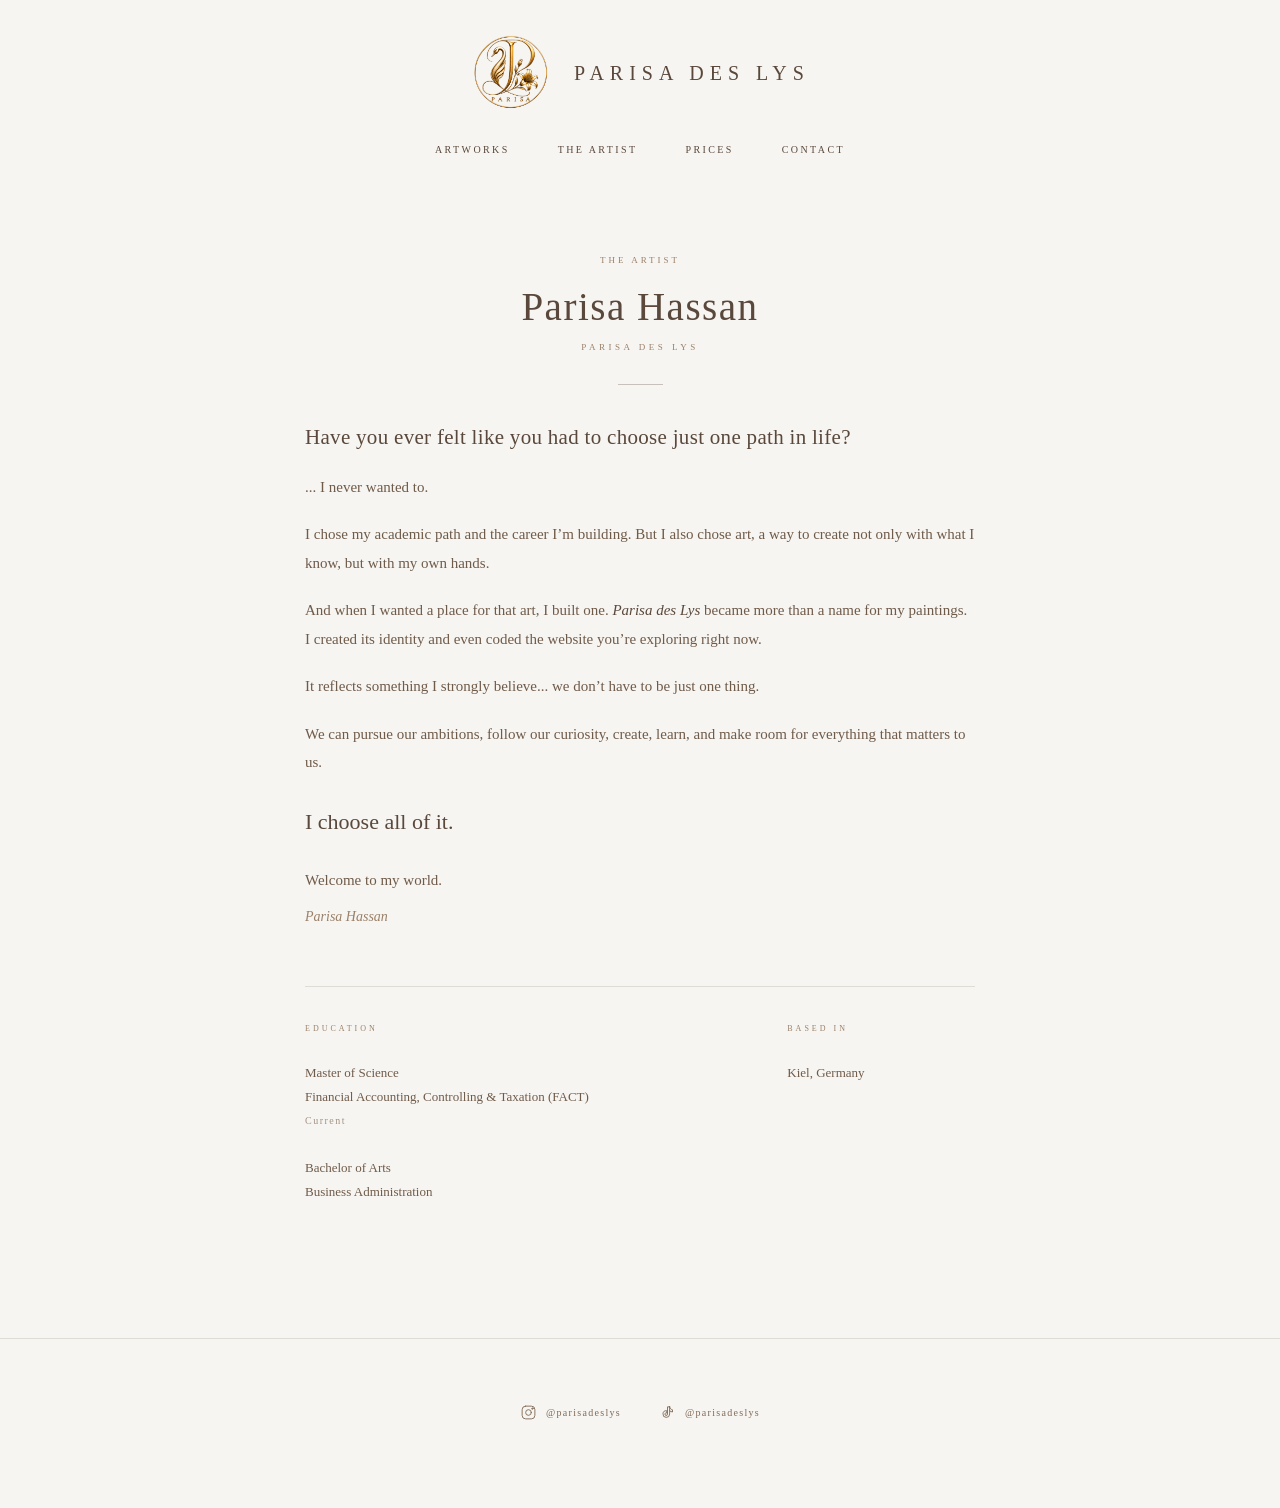
==== artist.html @ 0c6217ea "Initial commit" ====
<!DOCTYPE html>
<html lang="en">

<head>
    <meta charset="UTF-8">
    <meta name="viewport" content="width=device-width, initial-scale=1.0">

    <title>The Artist | Parisa des Lys</title>

    <link rel="stylesheet" href="css/style.css">
</head>

<body>

<header class="home-header">

    <a href="index.html" class="home-brand">

        <img
            src="images/logo-parisa-des-lys.png"
            alt="Parisa des Lys"
            class="logo"
        >

        <span class="brand-name">
            PARISA DES LYS
        </span>

    </a>

    <nav class="navigation">
            <a href="artworks.html">ARTWORKS</a>
            <a href="artist.html">THE ARTIST</a>
            <a href="prices.html">PRICES</a>
            <a href="contact.html">CONTACT</a>
    </nav>

</header>

<main class="artist-page">

    <section class="artist-intro">

        <p class="home-eyebrow">THE ARTIST</p>

        <h1>Parisa Hassan</h1>

        <p class="artist-name">PARISA DES LYS</p>

        <div class="artist-line"></div>

        <div class="artist-biography">

            <p class="artist-opening">
                Have you ever felt like you had to choose just one path in life?
            </p>

            <p>
                ... I never wanted to.
            </p>

            <p>
                I chose my academic path and the career I’m building. But I also chose art,
                a way to create not only with what I know, but with my own hands.
            </p>

            <p>
                And when I wanted a place for that art, I built one.
                <em>Parisa des Lys</em> became more than a name for my paintings.
                I created its identity and even coded the website you’re exploring right now.
            </p>

            <p>
                It reflects something I strongly believe...
                we don’t have to be just one thing.
            </p>

            <p>
                We can pursue our ambitions, follow our curiosity, create, learn,
                and make room for everything that matters to us.
            </p>

            <p class="artist-statement">
                I choose all of it.
            </p>

            <p class="artist-welcome">
                Welcome to my world.
            </p>

            <p class="artist-signature">
                Parisa Hassan
            </p>

        </div>

    </section>


    <section class="artist-details">

        <div class="artist-detail">

            <p class="artist-detail-heading">EDUCATION</p>

            <p>
                Master of Science<br>
                Financial Accounting, Controlling &amp; Taxation (FACT)<br>
                <span>Current</span>
            </p>

            <p>
                Bachelor of Arts<br>
                Business Administration
            </p>

        </div>


        <div class="artist-detail">

            <p class="artist-detail-heading">BASED IN</p>

            <p>
                Kiel, Germany
            </p>

        </div>

    </section>

</main>


<footer class="site-footer">


    <div class="footer-socials">

        <a
            href="https://www.instagram.com/parisadeslys?stkn=cnR5NGN5OXZ6NmVp"
            target="_blank"
            rel="noopener noreferrer"
            class="social-link"
            aria-label="Parisa des Lys on Instagram"
        >

            <svg viewBox="0 0 24 24" aria-hidden="true">
                <rect x="3" y="3" width="18" height="18" rx="5"></rect>
                <circle cx="12" cy="12" r="4"></circle>
                <circle cx="17.5" cy="6.5" r="1"></circle>
            </svg>

            <span>@parisadeslys</span>

        </a>


        <a
            href="https://www.tiktok.com/@parisadeslys?_r=1&amp;_t=ZG-9AFsLRlxqUK"
            target="_blank"
            rel="noopener noreferrer"
            class="social-link"
            aria-label="Parisa des Lys on TikTok"
        >

            <svg viewBox="0 0 24 24" aria-hidden="true">
                <path d="M15 4v10.2a4.7 4.7 0 1 1-4-4.65v3.15a1.8 1.8 0 1 0 1 1.6V4h3zm0 0c.5 2.2 1.9 3.7 4 4.2v3.1c-1.5-.2-2.8-.8-4-1.7"></path>
            </svg>

            <span>@parisadeslys</span>

        </a>

    </div>


</footer>

</body>
</html>
---- css/style.css ----
/* ==========================================
   PARISA DES LYS — GLOBAL
   ========================================== */

* {
    box-sizing: border-box;
}

html {
    scroll-behavior: smooth;
}

body {
    margin: 0;
    background: #F7F5F1;
    color: #59483B;
    font-family: Georgia, "Times New Roman", serif;
}

img {
    display: block;
    max-width: 100%;
}


/* ==========================================
   HEADER
   ========================================== */

.home-header {
    padding: 32px 40px 34px;
}

.home-brand {
    display: flex;
    align-items: center;
    justify-content: center;

    width: fit-content;
    margin: 0 auto 30px;

    gap: 22px;

    text-decoration: none;
}

.home-brand .logo {
    width: 82px;
    height: 82px;

    object-fit: contain;

    margin: 0;
}

.brand-name {
    color: #59483B;

    font-size: 20px;
    font-weight: 400;

    letter-spacing: 6px;
    white-space: nowrap;
}


/* ==========================================
   NAVIGATION
   ========================================== */

.navigation {
    display: flex;
    justify-content: center;
    align-items: center;

    gap: 48px;
}

.navigation a {
    color: #59483B;
    text-decoration: none;

    font-size: 10px;
    font-weight: 400;

    letter-spacing: 2.4px;

    transition: opacity 0.3s ease;
}

.navigation a:hover {
    opacity: 0.55;
}


/* ==========================================
   HOME GALLERY
   ========================================== */

.home-gallery {
    width: min(1080px, calc(100% - 80px));

    margin: 75px auto 0;
}


/* ==========================================
   EACH ARTWORK
   ========================================== */

.home-piece {
    display: grid;

    grid-template-columns:
        minmax(0, 1.45fr)
        minmax(250px, 0.65fr);

    gap: 70px;

    align-items: center;

    margin-bottom: 125px;
}


/* Second artwork is mirrored */

.home-piece-right {
    grid-template-columns:
        minmax(250px, 0.65fr)
        minmax(0, 1.45fr);
}


/* ==========================================
   ARTWORK IMAGES
   ========================================== */

.home-piece-image {
    display: block;

    width: 100%;
    height: 650px;
    overflow: hidden;
    text-decoration: none;
}

.home-piece-image img {
    display: block;

    width: 100%;
    height: 100%;
    
    object-fit: cover;
    object-position: center;

    transition:
        transform 0.7s ease,
        opacity 0.4s ease;
}

.home-piece-image:hover img {
    transform: scale(1.008);
    opacity: 0.97;
}


/* ==========================================
   ARTWORK INFORMATION
   ========================================== */

.home-piece-info {
    width: 100%;
}

.home-eyebrow {
    margin: 0 0 16px;

    color: #9A8069;

    font-size: 9px;
    font-weight: 400;

    letter-spacing: 3px;
    line-height: 1.5;
}

.home-piece-info h1,
.home-piece-info h2 {
    margin: 0 0 15px;

    color: #59483B;

    font-size: 27px;
    font-weight: 400;

    line-height: 1.35;
    letter-spacing: 1px;

}

/* Bismillah title */

.home-piece-right .home-piece-info h2 {

    font-size: 22px;

    white-space: nowrap;
}
  
.artwork-arabic {
    margin: 2px 0 18px;

    color: #6A5543;

    font-size: 19px;
    font-weight: 400;

    line-height: 1.8;

    direction: rtl;
    text-align: left;
}

.home-piece-year {
    margin: 0 0 30px;

    color: #9A8A7B;

    font-size: 10px;

    letter-spacing: 2.5px;
}


/* ==========================================
   VIEW ARTWORK LINK
   ========================================== */

.home-text-link {
    display: inline-flex;
    align-items: center;

    gap: 25px;

    color: #806A57;
    text-decoration: none;

    font-size: 9px;

    letter-spacing: 2.5px;

    padding-bottom: 6px;
}

.home-text-link span {
    font-size: 18px;

    transition: transform 0.3s ease;
}

.home-text-link:hover span {
    transform: translateX(5px);
}


/* ==========================================
   FOOTER
   ========================================== */

.site-footer {
    margin-top: 20px;

    padding: 65px 30px 45px;

    border-top: 1px solid rgba(89, 72, 59, 0.15);

    text-align: center;
}

.footer-brand {
    margin-bottom: 32px;

    color: #59483B;

    font-size: 12px;

    letter-spacing: 5px;
}

.footer-socials {
    display: flex;
    justify-content: center;
    align-items: center;

    gap: 38px;

    margin-bottom: 42px;
}

.social-link {
    display: inline-flex;
    align-items: center;

    gap: 9px;

    color: #806A57;
    text-decoration: none;

    font-size: 10px;

    letter-spacing: 1.3px;

    transition: opacity 0.3s ease;
}

.social-link:hover {
    opacity: 0.55;
}

.social-link svg {
    width: 17px;
    height: 17px;

    fill: none;
    stroke: currentColor;

    stroke-width: 1.3;
    stroke-linecap: round;
    stroke-linejoin: round;
}

.footer-copyright {
    margin: 0;

    color: #A29283;

    font-size: 8px;

    letter-spacing: 2px;
}


/* ==========================================
   ARTWORKS OVERVIEW PAGE
   ========================================== */

.artworks-page {
    width: min(1100px, calc(100% - 80px));

    margin: 75px auto 120px;
}

.artworks-heading {
    text-align: center;

    margin-bottom: 60px;
}

.artworks-heading h1 {
    margin: 0;

    color: #59483B;

    font-size: 21px;
    font-weight: 400;

    letter-spacing: 5px;
}

.artworks-heading p {
    margin: 12px 0 0;

    color: #9A8A7B;

    font-size: 10px;

    letter-spacing: 3px;
}

.artworks-grid {
    display: grid;

    grid-template-columns: repeat(2, minmax(0, 1fr));

    gap: 50px;
}

.artwork-card {
    margin: 0;
}

.artwork-card a {
    color: inherit;
    text-decoration: none;
}

.artwork-card img {
    width: 100%;
    height: 430px;

    object-fit: cover;
}

.artwork-info {
    padding-top: 18px;

    text-align: center;
}

.artwork-info h2 {
    margin: 0;

    color: #59483B;

    font-size: 15px;
    font-weight: 400;

    letter-spacing: 1.5px;
}

.artwork-info p {
    margin: 7px 0 0;

    color: #9A8A7B;

    font-size: 10px;

    letter-spacing: 2px;
}


/* ==========================================
   ARTWORK DETAIL PAGE
   ========================================== */

.artwork-detail-page {
    width: min(1100px, calc(100% - 80px));

    margin: 60px auto 100px;
}

.back-link {
    display: inline-block;

    margin-bottom: 30px;

    color: #806A57;
    text-decoration: none;

    font-size: 9px;

    letter-spacing: 2px;
}

.artwork-main-image {
    display: block;

    width: 100%;
    max-width: 1000px;

    height: auto;

    margin: 0 auto;

    object-fit: contain;
}

.artwork-description {
    margin-top: 28px;

    text-align: center;
}

.artwork-description h1 {
    margin: 0 0 10px;

    color: #59483B;

    font-size: 24px;
    font-weight: 400;

    letter-spacing: 1.5px;
}

.artwork-year {
    margin: 0;

    color: #9A8A7B;

    font-size: 10px;

    letter-spacing: 2px;
}


/* ==========================================
   ARTWORK DETAIL GALLERY
   ========================================== */

.artwork-slider {
    display: flex;

    width: 100%;
    margin-top: 55px;

    overflow-x: auto;
    overflow-y: hidden;

    gap: 20px;

    scroll-snap-type: x mandatory;
    scroll-behavior: smooth;

    scrollbar-width: none;

    cursor: grab;

    -webkit-overflow-scrolling: touch;
    overscroll-behavior-x: contain;
}

.artwork-slider::-webkit-scrollbar {
    display: none;

}

.artwork-slide {
    flex: 0 0 100%;

    height: min(68vh, 680px);

    margin: 0;

    display: flex;
    align-items: center;
    justify-content: center;

    scroll-snap-align: start;
    scroll-snap-stop: always;

}

.artwork-slide img {
    display: block;

    max-width: 100%;
    max-height: 100%;

    width: auto;
    height: auto;

    object-fit: contain;

    user-select: none;
    -webkit-user-drag: none;

}

.artwork-slider.is-dragging {
    cursor: grabbing;
    scroll-snap-type: none;

}

.slider-hint {
  margin: 22px 0 0;

    text-align: center;

    color: #9A8069;

    font-size: 8px;
    letter-spacing: 2.5px;
}


/* ==========================================
   THE ARTIST
   ========================================== */

.artist-page {
    width: min(900px, calc(100% - 80px));
    margin: 65px auto 110px;
}

.artist-intro {
    max-width: 670px;
    margin: 0 auto;
    text-align: center;
}

.artist-intro h1 {
    margin: 0;
    color: #59483B;
    font-size: 39px;
    font-weight: 400;
    line-height: 1.2;
    letter-spacing: 1.5px;
}

.artist-name {
    margin: 12px 0 0;
    color: #9A8069;
    font-size: 9px;
    letter-spacing: 3.5px;
}

.artist-line {
    width: 45px;
    height: 1px;
    margin: 32px auto 36px;
    background: rgba(89, 72, 59, 0.3);
}


/* BIOGRAPHY */

.artist-biography {
    color: #6F5B4A;
    font-size: 15px;
    font-weight: 400;
    line-height: 1.9;
    text-align: left;
}

.artist-biography p {
    margin: 0 0 19px;
}

.artist-opening {
    color: #59483B;
    font-size: 21px;
    line-height: 1.55;
    letter-spacing: 0.3px;
}

.artist-biography em {
    color: #59483B;
    font-style: italic;
}

.artist-statement {
    margin-top: 30px !important;
    color: #59483B;
    font-size: 22px;
    line-height: 1.4;
}

.artist-welcome {
    margin-top: 28px !important;
    margin-bottom: 10px !important;
    color: #6F5B4A;
}

.artist-signature {
    margin-top: 0 !important;
    color: #9A8069;
    font-style: italic;
    font-size: 14px;
}


/* ARTIST DETAILS */

.artist-details {
    display: grid;
    grid-template-columns: 1.5fr 0.7fr;
    gap: 80px;
    max-width: 670px;
    margin: 55px auto 0;
    padding-top: 35px;
    border-top: 1px solid rgba(89, 72, 59, 0.15);
}

.artist-detail {
    color: #6F5B4A;
    font-size: 13px;
    line-height: 1.8;
}

.artist-detail-heading {
    margin: 0 0 22px;
    color: #9A8069;
    font-size: 8px;
    letter-spacing: 3px;
}

.artist-detail p {
    margin-top: 0;
    margin-bottom: 25px;
}

.artist-detail span {
    color: #A29283;
    font-size: 10px;
    letter-spacing: 1.5px;
}

/* ==========================================
   PRICES
   ========================================== */

.prices-page {
    width: min(900px, calc(100% - 80px));
    margin: 45px auto 90px;
}


/* HEADING */

.prices-heading {
    text-align: center;
    margin-bottom: 45px;
}

.prices-heading h1 {
    margin: 0;
    color: #59483B;
    font-size: 39px;
    font-weight: 400;
    letter-spacing: 4px;
}

.prices-intro {
    margin: 20px 0 0;
    color: #806A57;
    font-size: 14px;
    line-height: 1.8;
}


/* PRICE LIST */

.price-list {
    border-top: 1px solid rgba(89, 72, 59, 0.18);
}

.price-list-item {
    display: grid;
    grid-template-columns: 45px 1fr 180px;
    gap: 30px;
    align-items: start;

    padding: 30px 0;

    border-bottom: 1px solid rgba(89, 72, 59, 0.18);
}

.price-number {
    color: #A29283;
    font-size: 9px;
    letter-spacing: 2px;
}

.price-work h2 {
    margin: 0 0 15px;

    color: #59483B;
    font-size: 22px;
    font-weight: 400;
    line-height: 1.4;
}

.price-work > p {
    margin: 0;

    color: #806A57;
    font-size: 13px;
    line-height: 1.9;
}

.price-work .price-arabic {
    margin: 0 0 13px;

    color: #6A5543;
    font-size: 17px;
    text-align: left;
}

.price-work .price-request {
    margin-top: 20px;

    color: #9A8069;
    font-size: 12px;
}

.price-value {
    text-align: right;
}

.price-status {
    margin: 0 0 15px;

    color: #9A8069;
    font-size: 8px;
    line-height: 1.5;
    letter-spacing: 2.2px;
}

.price-amount {
    margin: 0;

    color: #59483B;
    font-size: 19px;
    font-weight: 400;
}

/* ==========================================
   CONTACT
   ========================================== */

.contact-page {
    width: min(700px, calc(100% - 80px));
    margin: 45px auto 90px;
}


/* INTRO */

.contact-intro {
    text-align: center;
    margin-bottom: 55px;
}

.contact-intro h1 {
    margin: 0;
    color: #59483B;
    font-size: 39px;
    font-weight: 400;
    line-height: 1.2;
    letter-spacing: 4px;
}

.contact-opening {
    margin: 22px 0 12px;
    color: #59483B;
    font-size: 18px;
    line-height: 1.7;
}

.contact-text {
    max-width: 520px;
    margin: 0 auto;
    color: #806A57;
    font-size: 13px;
    line-height: 1.8;
}


/* CONTACT DETAILS */

.contact-links {
    border-top: 1px solid rgba(89, 72, 59, 0.18);
}

.contact-item {
    display: grid;
    grid-template-columns: 150px 1fr;
    align-items: center;
    padding: 24px 0;
    border-bottom: 1px solid rgba(89, 72, 59, 0.18);
}

.contact-label {
    margin: 0;
    color: #9A8069;
    font-size: 8px;
    letter-spacing: 3px;
}

.contact-item a {
    color: #59483B;
    text-decoration: none;
    font-size: 14px;
    transition: opacity 0.3s ease;
}

.contact-item a:hover {
    opacity: 0.55;
}


/* LOCATION */

.contact-location {
    margin: 30px 0 0;
    text-align: center;
    color: #A29283;
    font-size: 9px;
    letter-spacing: 2px;
}


/* ==========================================
   TABLET
   ========================================== */

@media (max-width: 800px) {

    .home-gallery {
        width: min(760px, calc(100% - 50px));
    }

    .home-piece,
    .home-piece-right {
        grid-template-columns:
            minmax(0, 1.25fr)
            minmax(210px, 0.75fr);

        gap: 45px;
    }

    .home-piece-image img {
        width: 100%;
        height: auto;

        object-fit: contain;
    }
}


/* ==========================================
   MOBILE
   ========================================== */

@media (max-width: 700px) {

    /* HEADER */

    .home-header {
        padding: 24px 18px 25px;
    }

    .home-brand {
        gap: 13px;

        margin-bottom: 25px;
    }

    .home-brand .logo {
        width: 58px;
        height: 58px;
    }

    .brand-name {
        font-size: 14px;

        letter-spacing: 3px;
    }


    /* NAVIGATION */

    .navigation {
        gap: 15px;

        flex-wrap: wrap;
    }

    .navigation a {
        font-size: 8px;

        letter-spacing: 1.4px;
    }


    /* HOME */

    .home-gallery {
        width: calc(100% - 36px);

        margin-top: 45px;
    }

    .home-piece,
    .home-piece-right {
        display: flex;
        flex-direction: column;

        gap: 24px;

        margin-bottom: 80px;
    }


    /* IMAGE FIRST ON MOBILE */

    .home-piece-left .home-piece-image,
    .home-piece-right .home-piece-image {
        order: 1;
    }

    .home-piece-left .home-piece-info,
    .home-piece-right .home-piece-info {
        order: 2;
    }

    .home-piece-image {
        width: 100%;
    }

    .home-piece-image img {
        width: 100%;
        height: auto;

        object-fit: contain;
        object-position: center;
    }


    /* ARTWORK TEXT */

    .home-piece-info {
        width: 100%;
    }

    .home-piece-info h1,
    .home-piece-info h2 {
        font-size: 22px;
    }

    .artwork-arabic {
        font-size: 18px;
    }


    /* FOOTER */

    .site-footer {
        padding: 50px 20px 35px;
    }

    .footer-socials {
        flex-direction: column;

        gap: 17px;
    }


    /* ARTWORKS OVERVIEW */

    .artworks-page {
        width: calc(100% - 36px);

        margin-top: 50px;
    }

    .artworks-grid {
        grid-template-columns: 1fr;

        gap: 55px;
    }

    .artwork-card img {
        height: auto;
    }


    /* DETAIL PAGE */

    .artwork-detail-page {
        width: calc(100% - 36px);

        margin-top: 45px;
    }

    .artwork-gallery {
        grid-template-columns: 1fr;

        gap: 22px;

        margin-top: 55px;
    }
}

    .contact-page {
        width: calc(100% - 36px);
        margin-top: 45px;
    }

    .contact-intro {
        margin-bottom: 40px;
    }

    .contact-intro h1 {
        font-size: 30px;
    }

    .contact-item {
        grid-template-columns: 1fr;
        gap: 9px;
        padding: 20px 0;
    }

    .contact-item a {
        font-size: 13px;
    }
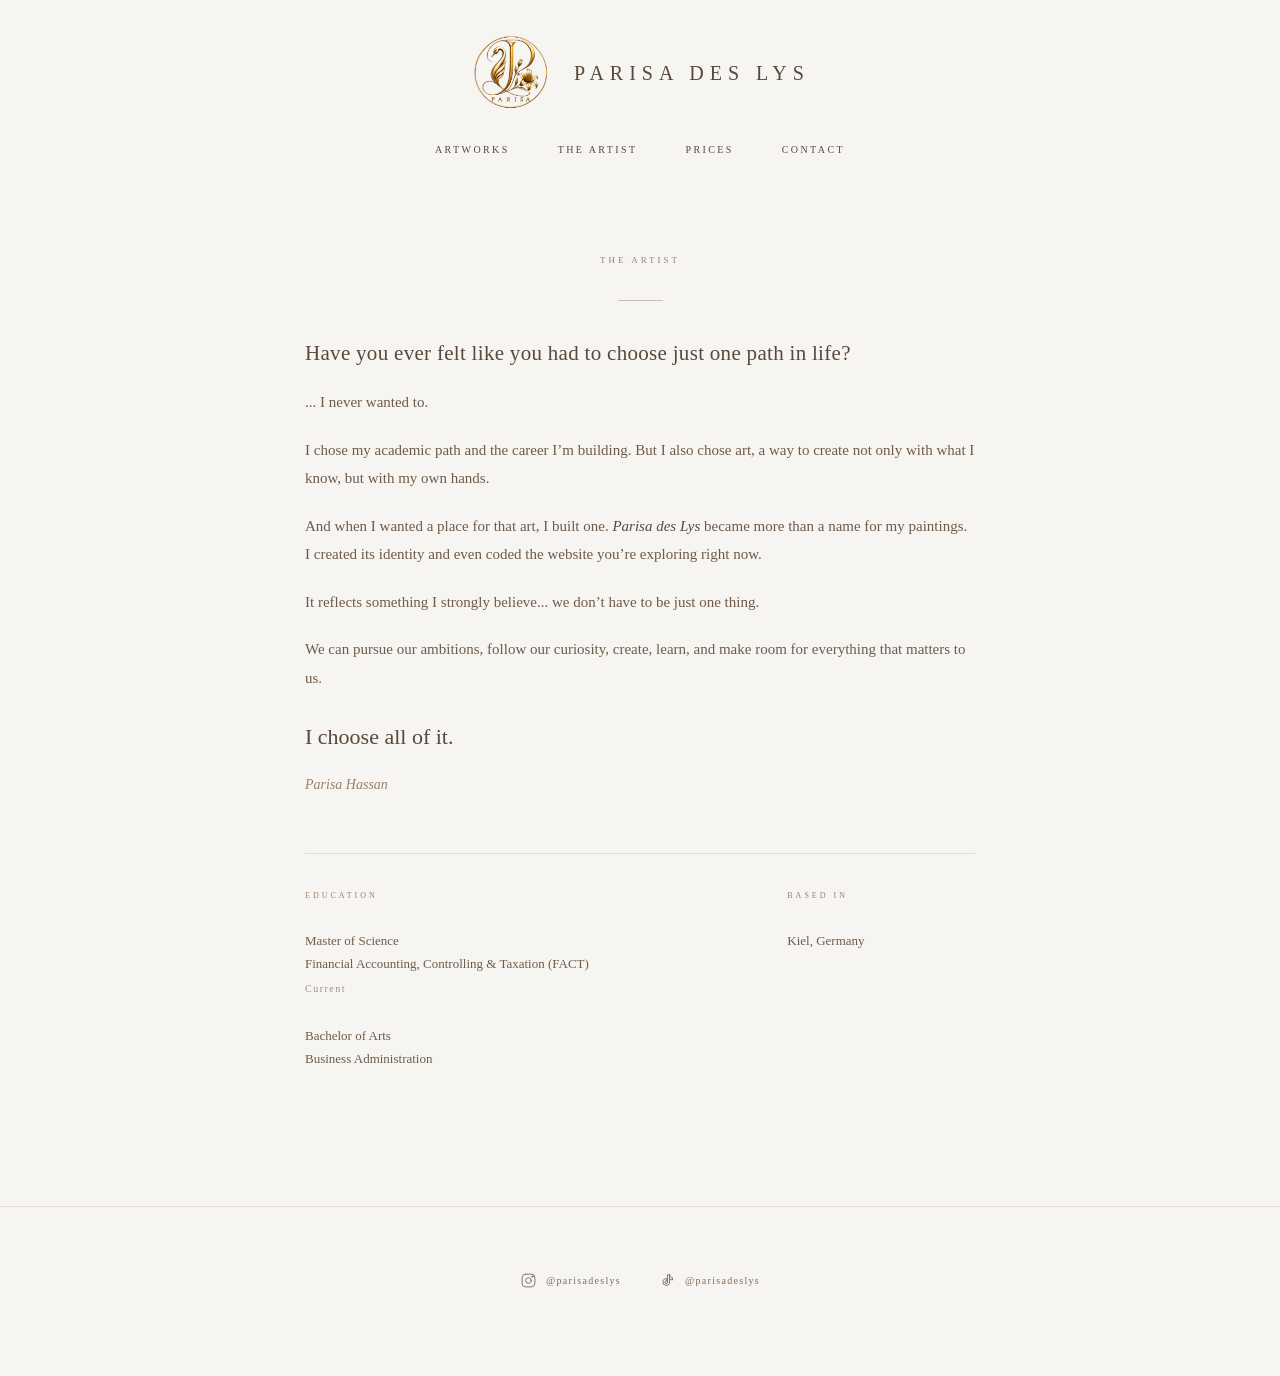
==== commit eb780113: "new" ====
--- a/artist.html
+++ b/artist.html
@@ -43,10 +43,6 @@
 
         <p class="home-eyebrow">THE ARTIST</p>
 
-        <h1>Parisa Hassan</h1>
-
-        <p class="artist-name">PARISA DES LYS</p>
-
         <div class="artist-line"></div>
 
         <div class="artist-biography">
@@ -82,10 +78,6 @@
 
             <p class="artist-statement">
                 I choose all of it.
-            </p>
-
-            <p class="artist-welcome">
-                Welcome to my world.
             </p>
 
             <p class="artist-signature">
--- a/css/style.css
+++ b/css/style.css
@@ -436,60 +436,39 @@
 
 .artwork-detail-page {
     width: min(1100px, calc(100% - 80px));
-
     margin: 60px auto 100px;
 }
 
 .back-link {
     display: inline-block;
-
     margin-bottom: 30px;
-
     color: #806A57;
     text-decoration: none;
-
     font-size: 9px;
-
     letter-spacing: 2px;
-}
-
-.artwork-main-image {
-    display: block;
-
-    width: 100%;
-    max-width: 1000px;
-
-    height: auto;
-
-    margin: 0 auto;
-
-    object-fit: contain;
 }
 
 .artwork-description {
     margin-top: 28px;
-
     text-align: center;
 }
 
 .artwork-description h1 {
     margin: 0 0 10px;
-
-    color: #59483B;
-
+    color: #59483B;
     font-size: 24px;
     font-weight: 400;
-
     letter-spacing: 1.5px;
 }
 
+.artwork-description .artwork-arabic {
+    text-align: center;
+}
+
 .artwork-year {
     margin: 0;
-
     color: #9A8A7B;
-
     font-size: 10px;
-
     letter-spacing: 2px;
 }
 
@@ -497,10 +476,14 @@
 /* ==========================================
    ARTWORK DETAIL GALLERY
    ========================================== */
+
+.artwork-slider-container {
+    position: relative;
+    width: 100%;
+}
 
 .artwork-slider {
     display: flex;
-
     width: 100%;
     margin-top: 55px;
 
@@ -511,9 +494,9 @@
 
     scroll-snap-type: x mandatory;
     scroll-behavior: smooth;
+    scroll-padding: 0;
 
     scrollbar-width: none;
-
     cursor: grab;
 
     -webkit-overflow-scrolling: touch;
@@ -522,14 +505,11 @@
 
 .artwork-slider::-webkit-scrollbar {
     display: none;
-
 }
 
 .artwork-slide {
     flex: 0 0 100%;
-
     height: min(68vh, 680px);
-
     margin: 0;
 
     display: flex;
@@ -538,7 +518,6 @@
 
     scroll-snap-align: start;
     scroll-snap-stop: always;
-
 }
 
 .artwork-slide img {
@@ -554,17 +533,71 @@
 
     user-select: none;
     -webkit-user-drag: none;
-
 }
 
 .artwork-slider.is-dragging {
     cursor: grabbing;
     scroll-snap-type: none;
-
-}
+}
+
+
+/* GALLERY ARROWS */
+
+.slider-arrow {
+    position: absolute;
+    top: 50%;
+    transform: translateY(-50%);
+    z-index: 2;
+
+    display: flex;
+    align-items: center;
+    justify-content: center;
+
+    width: 32px;
+    height: 48px;
+
+    padding: 0;
+    border: none;
+    border-radius: 0;
+
+    background: transparent;
+    color: #59483B;
+
+    font-family: Georgia, "Times New Roman", serif;
+    font-size: 32px;
+    font-weight: 400;
+
+    cursor: pointer;
+    transition: opacity 0.3s ease;
+}
+
+.slider-arrow-prev {
+    left: 0;
+}
+
+.slider-arrow-next {
+    right: 0;
+}
+
+.slider-arrow:hover:not(:disabled) {
+    opacity: 0.55;
+}
+
+.slider-arrow:disabled {
+    opacity: 0.2;
+    cursor: default;
+}
+
+.slider-arrow:focus-visible {
+    outline: 1px solid #9A8069;
+    outline-offset: 3px;
+}
+
+
+/* GALLERY HINT */
 
 .slider-hint {
-  margin: 22px 0 0;
+    margin: 22px 0 0;
 
     text-align: center;
 
@@ -1057,42 +1090,20 @@
     }
 
 
+
     /* DETAIL PAGE */
 
-    .artwork-detail-page {
-        width: calc(100% - 36px);
-
-        margin-top: 45px;
-    }
-
-    .artwork-gallery {
-        grid-template-columns: 1fr;
-
-        gap: 22px;
-
-        margin-top: 55px;
-    }
-}
-
-    .contact-page {
-        width: calc(100% - 36px);
-        margin-top: 45px;
-    }
-
-    .contact-intro {
-        margin-bottom: 40px;
-    }
-
-    .contact-intro h1 {
-        font-size: 30px;
-    }
-
-    .contact-item {
-        grid-template-columns: 1fr;
-        gap: 9px;
-        padding: 20px 0;
-    }
-
-    .contact-item a {
-        font-size: 13px;
+    .slider-arrow {
+        width: 24px;
+        height: 44px;
+        font-size: 27px;
+    }
+
+    .slider-arrow-prev {
+        left: -12px;
+    }
+
+    .slider-arrow-next {
+        right: -12px;
+    }
     }
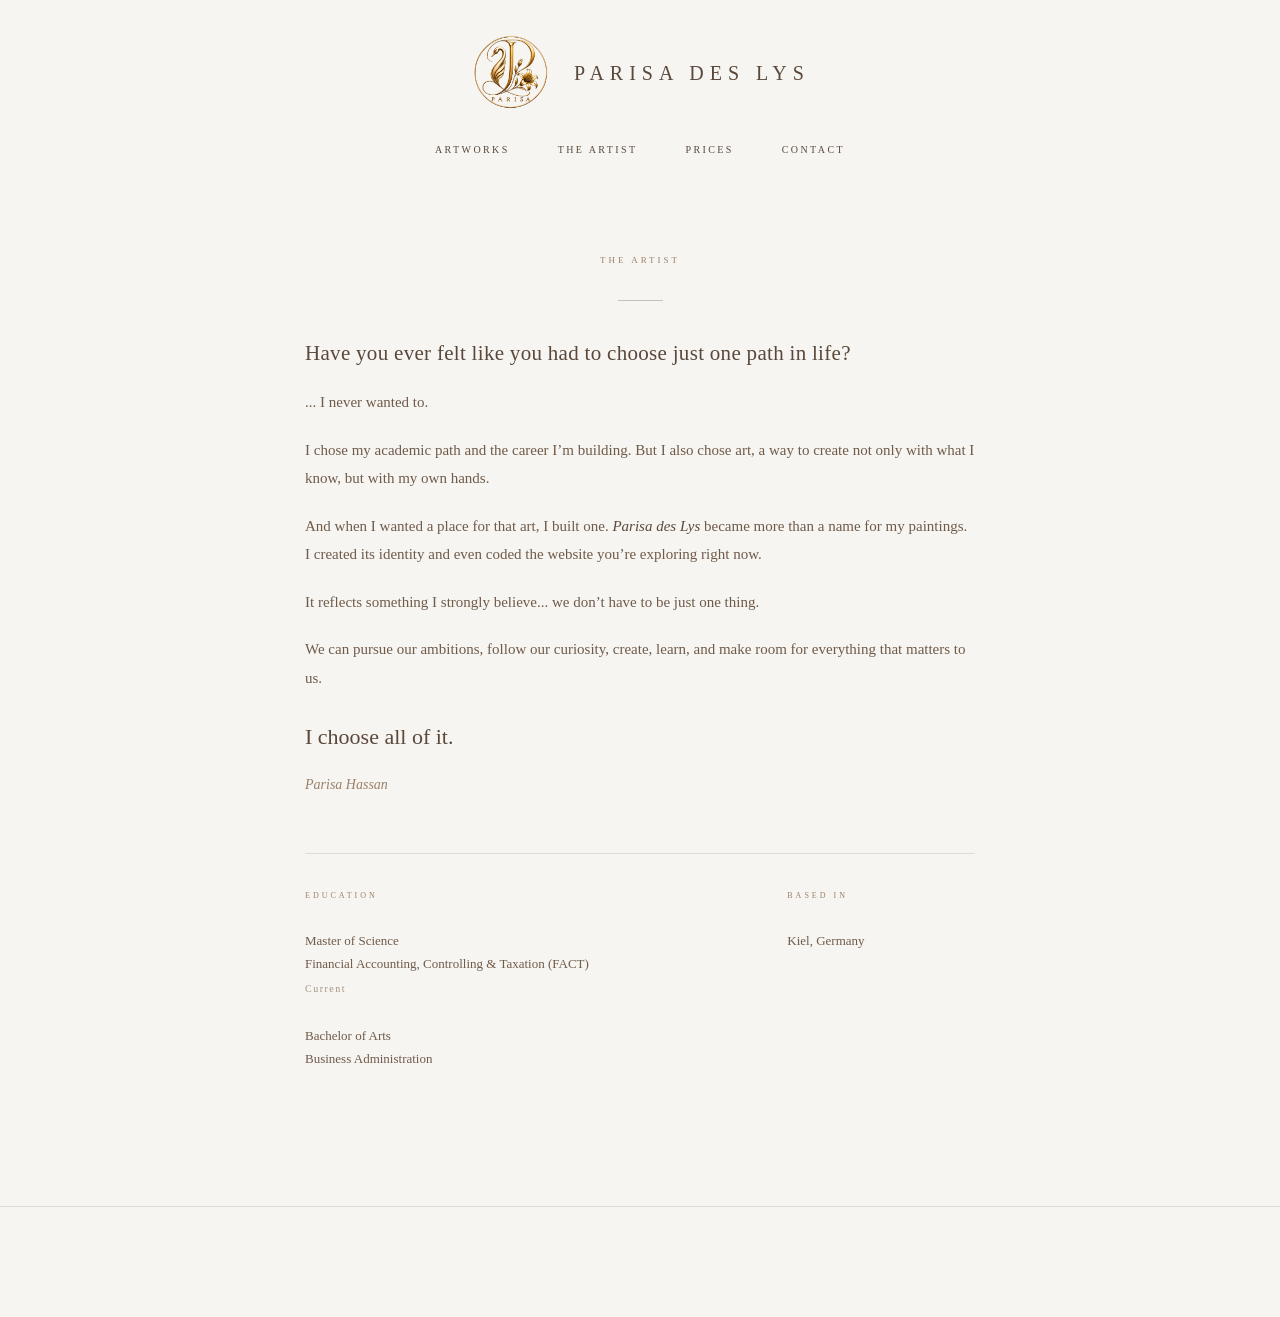
==== commit e0dd5b46: "new" ====
--- a/artist.html
+++ b/artist.html
@@ -123,51 +123,7 @@
 
 </main>
 
-
-<footer class="site-footer">
-
-
-    <div class="footer-socials">
-
-        <a
-            href="https://www.instagram.com/parisadeslys?stkn=cnR5NGN5OXZ6NmVp"
-            target="_blank"
-            rel="noopener noreferrer"
-            class="social-link"
-            aria-label="Parisa des Lys on Instagram"
-        >
-
-            <svg viewBox="0 0 24 24" aria-hidden="true">
-                <rect x="3" y="3" width="18" height="18" rx="5"></rect>
-                <circle cx="12" cy="12" r="4"></circle>
-                <circle cx="17.5" cy="6.5" r="1"></circle>
-            </svg>
-
-            <span>@parisadeslys</span>
-
-        </a>
-
-
-        <a
-            href="https://www.tiktok.com/@parisadeslys?_r=1&amp;_t=ZG-9AFsLRlxqUK"
-            target="_blank"
-            rel="noopener noreferrer"
-            class="social-link"
-            aria-label="Parisa des Lys on TikTok"
-        >
-
-            <svg viewBox="0 0 24 24" aria-hidden="true">
-                <path d="M15 4v10.2a4.7 4.7 0 1 1-4-4.65v3.15a1.8 1.8 0 1 0 1 1.6V4h3zm0 0c.5 2.2 1.9 3.7 4 4.2v3.1c-1.5-.2-2.8-.8-4-1.7"></path>
-            </svg>
-
-            <span>@parisadeslys</span>
-
-        </a>
-
-    </div>
-
-
-</footer>
+<footer class="site-footer"></footer>
 
 </body>
 </html>
--- a/css/style.css
+++ b/css/style.css
@@ -962,62 +962,50 @@
     /* HEADER */
 
     .home-header {
-        padding: 24px 18px 25px;
+        padding: 20px 16px 20px;
     }
 
     .home-brand {
-        gap: 13px;
-
-        margin-bottom: 25px;
+        gap: 10px;
+        margin-bottom: 20px;
     }
 
     .home-brand .logo {
-        width: 58px;
-        height: 58px;
+        width: 48px;
+        height: 48px;
     }
 
     .brand-name {
-        font-size: 14px;
-
-        letter-spacing: 3px;
-    }
-
+        font-size: 12px;
+        letter-spacing: 2.5px;
+    }
 
     /* NAVIGATION */
 
     .navigation {
-        gap: 15px;
-
+        gap: 14px;
         flex-wrap: wrap;
     }
 
     .navigation a {
         font-size: 8px;
-
-        letter-spacing: 1.4px;
-    }
-
+        letter-spacing: 1px;
+    }
 
     /* HOME */
 
     .home-gallery {
         width: calc(100% - 36px);
-
-        margin-top: 45px;
+        margin-top: 28px;
     }
 
     .home-piece,
     .home-piece-right {
         display: flex;
         flex-direction: column;
-
-        gap: 24px;
-
-        margin-bottom: 80px;
-    }
-
-
-    /* IMAGE FIRST ON MOBILE */
+        gap: 16px;
+        margin-bottom: 45px;
+    }
 
     .home-piece-left .home-piece-image,
     .home-piece-right .home-piece-image {
@@ -1031,67 +1019,117 @@
 
     .home-piece-image {
         width: 100%;
+        height: auto;
+        max-height: 420px;
     }
 
     .home-piece-image img {
         width: 100%;
         height: auto;
-
+        max-height: 420px;
         object-fit: contain;
         object-position: center;
     }
 
-
-    /* ARTWORK TEXT */
-
     .home-piece-info {
         width: 100%;
     }
 
     .home-piece-info h1,
-    .home-piece-info h2 {
-        font-size: 22px;
+    .home-piece-info h2,
+    .home-piece-right .home-piece-info h2 {
+        font-size: 18px;
+        line-height: 1.4;
+        white-space: normal;
+    }
+
+    .home-eyebrow {
+        font-size: 8px;
+        margin-bottom: 10px;
     }
 
     .artwork-arabic {
-        font-size: 18px;
-    }
-
+        font-size: 16px;
+        line-height: 1.6;
+    }
+
+    .home-piece-year {
+        margin-bottom: 18px;
+    }
 
     /* FOOTER */
 
     .site-footer {
-        padding: 50px 20px 35px;
+        padding: 30px 18px 25px;
+    }
+
+    .footer-brand {
+        margin-bottom: 18px;
+        font-size: 10px;
     }
 
     .footer-socials {
-        flex-direction: column;
-
-        gap: 17px;
-    }
-
+        flex-direction: row;
+        flex-wrap: wrap;
+        gap: 16px;
+        margin-bottom: 20px;
+    }
+
+    .social-link {
+        font-size: 9px;
+    }
 
     /* ARTWORKS OVERVIEW */
 
     .artworks-page {
         width: calc(100% - 36px);
-
-        margin-top: 50px;
+        margin: 30px auto 55px;
+    }
+
+    .artworks-heading {
+        margin-bottom: 30px;
+    }
+
+    .artworks-heading h1 {
+        font-size: 20px;
+        letter-spacing: 3px;
     }
 
     .artworks-grid {
         grid-template-columns: 1fr;
-
-        gap: 55px;
+        gap: 35px;
     }
 
     .artwork-card img {
         height: auto;
     }
 
-
-
-    /* DETAIL PAGE */
+    .artwork-info {
+        padding-top: 12px;
+    }
+
+    .artwork-info h2 {
+        font-size: 14px;
+    }
+
+    /* ARTWORK DETAIL */
+
+    .artwork-detail-page {
+        width: calc(100% - 36px);
+        margin: 25px auto 50px;
+    }
+
+    .back-link {
+        margin-bottom: 15px;
+    }
+
+    .artwork-slider {
+        margin-top: 25px;
+    }
+
+    .artwork-slide {
+        height: min(55vh, 480px);
+    }
 
     .slider-arrow {
         width: 24px;
@@ -1106,4 +1144,183 @@
     .slider-arrow-next {
         right: -12px;
     }
-    }+
+    .slider-hint {
+        margin-top: 12px;
+    }
+
+    .artwork-description {
+        margin-top: 20px;
+    }
+
+    .artwork-description h1 {
+        font-size: 18px;
+    }
+
+    /* THE ARTIST */
+
+    .artist-page {
+        width: calc(100% - 40px);
+        margin: 30px auto 55px;
+    }
+
+    .artist-intro {
+        max-width: 100%;
+    }
+
+    .artist-line {
+        margin: 18px auto 22px;
+    }
+
+    .artist-biography {
+        font-size: 13px;
+        line-height: 1.7;
+    }
+
+    .artist-biography p {
+        margin-bottom: 13px;
+    }
+
+    .artist-opening {
+        font-size: 16px;
+        line-height: 1.5;
+    }
+
+    .artist-statement {
+        margin-top: 18px !important;
+        font-size: 16px;
+    }
+
+    .artist-signature {
+        margin-top: 10px !important;
+        font-size: 12px;
+    }
+
+    .artist-details {
+        grid-template-columns: 1fr;
+        gap: 12px;
+        margin-top: 30px;
+        padding-top: 25px;
+    }
+
+    .artist-detail {
+        font-size: 12px;
+        line-height: 1.6;
+    }
+
+    .artist-detail-heading {
+        margin-bottom: 12px;
+    }
+
+    .artist-detail p {
+        margin-bottom: 15px;
+    }
+
+    /* PRICES */
+
+    .prices-page {
+        width: calc(100% - 40px);
+        margin: 30px auto 55px;
+    }
+
+    .prices-heading {
+        margin-bottom: 25px;
+    }
+
+    .prices-heading h1 {
+        font-size: 20px;
+        letter-spacing: 3px;
+    }
+
+    .prices-intro {
+        margin-top: 12px;
+        font-size: 13px;
+        line-height: 1.6;
+    }
+
+    .price-list-item {
+        grid-template-columns: 25px minmax(0, 1fr);
+        gap: 10px;
+        padding: 20px 0;
+    }
+
+    .price-work h2 {
+        margin-bottom: 8px;
+        font-size: 16px;
+    }
+
+    .price-work > p {
+        font-size: 12px;
+        line-height: 1.6;
+    }
+
+    .price-work .price-arabic {
+        font-size: 15px;
+    }
+
+    .price-work .price-request {
+        margin-top: 12px;
+        font-size: 11px;
+    }
+
+    .price-value {
+        grid-column: 2;
+        text-align: left;
+    }
+
+    .price-status {
+        margin-bottom: 7px;
+    }
+
+    .price-amount {
+        font-size: 16px;
+    }
+
+    /* CONTACT */
+
+    .contact-page {
+        width: calc(100% - 40px);
+        margin: 30px auto 55px;
+    }
+
+    .contact-intro {
+        margin-bottom: 30px;
+    }
+
+    .contact-intro h1 {
+        font-size: 20px;
+        letter-spacing: 3px;
+    }
+
+    .contact-opening {
+        margin: 15px 0 10px;
+        font-size: 16px;
+        line-height: 1.5;
+    }
+
+    .contact-text {
+        font-size: 13px;
+        line-height: 1.6;
+    }
+
+    .contact-item {
+        grid-template-columns: 1fr;
+        gap: 8px;
+        padding: 16px 0;
+    }
+
+    .contact-label {
+        font-size: 8px;
+    }
+
+    .contact-item a {
+        font-size: 12px;
+        overflow-wrap: anywhere;
+    }
+
+    .contact-location {
+        margin-top: 20px;
+        font-size: 8px;
+    }
+
+}
